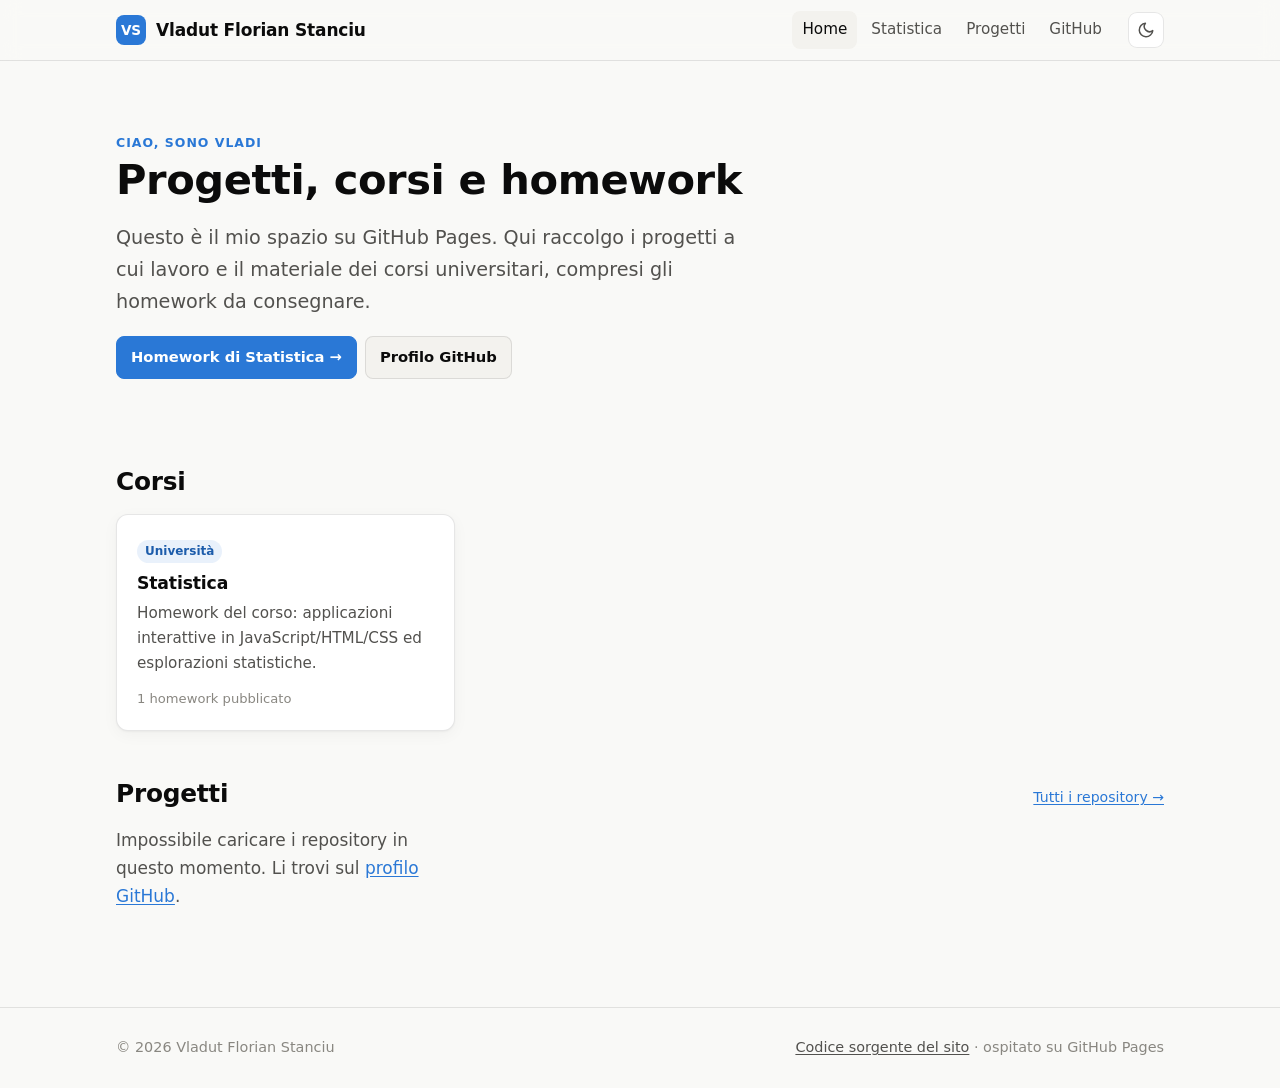
==== index.html @ 21251c92 "Sito personale su GitHub Pages con l'homework 1 di Statistica - Home generica con corsi e repository" ====
<!doctype html>
<html lang="it">
<head>
  <meta charset="utf-8">
  <meta name="viewport" content="width=device-width, initial-scale=1">
  <title>Vladut Florian Stanciu</title>
  <meta name="description" content="Sito personale di Vladut Florian Stanciu: progetti, corsi universitari e homework.">
  <script>try{var t=localStorage.getItem('theme');if(t)document.documentElement.setAttribute('data-theme',t)}catch(e){}</script>
  <link rel="icon" href="data:image/svg+xml,%3Csvg xmlns='http://www.w3.org/2000/svg' viewBox='0 0 32 32'%3E%3Crect width='32' height='32' rx='8' fill='%232a78d6'/%3E%3Ctext x='16' y='21' font-family='Arial' font-weight='700' font-size='13' fill='white' text-anchor='middle'%3EVS%3C/text%3E%3C/svg%3E">
  <link rel="stylesheet" href="assets/css/style.css">
</head>
<body data-root="./" data-page="home">
  <header data-site-header></header>

  <main class="container">
    <section class="hero">
      <div class="kicker">Ciao, sono Vladi</div>
      <h1>Progetti, corsi e homework</h1>
      <p class="lead">
        Questo è il mio spazio su GitHub Pages. Qui raccolgo i progetti a cui lavoro
        e il materiale dei corsi universitari, compresi gli homework da consegnare.
      </p>
      <div class="btn-row">
        <a class="btn primary" href="statistica/">Homework di Statistica →</a>
        <a class="btn" href="https://github.com/Vladi2504" target="_blank" rel="noopener">Profilo GitHub</a>
      </div>
    </section>

    <div class="section-title">
      <h2 id="corsi">Corsi</h2>
    </div>
    <div class="grid">
      <a class="card" href="statistica/">
        <span class="tag">Università</span>
        <h3 style="margin-top:10px">Statistica</h3>
        <p>Homework del corso: applicazioni interattive in JavaScript/HTML/CSS ed esplorazioni statistiche.</p>
        <div class="meta"><span>1 homework pubblicato</span></div>
      </a>
    </div>

    <div class="section-title">
      <h2 id="progetti">Progetti</h2>
      <a class="small" href="https://github.com/Vladi2504?tab=repositories" target="_blank" rel="noopener">Tutti i repository →</a>
    </div>
    <div class="grid" id="repo-list">
      <p class="muted">Caricamento dei repository da GitHub…</p>
    </div>
  </main>

  <footer data-site-footer></footer>

  <script src="assets/js/site.js"></script>
  <script>
    // Elenco dei repository pubblici, letto dall'API pubblica di GitHub.
    (function () {
      const box = document.getElementById('repo-list');
      const user = 'Vladi2504';
      const esc = s => String(s).replace(/[&<>"']/g, c => ({ '&': '&amp;', '<': '&lt;', '>': '&gt;', '"': '&quot;', "'": '&#39;' }[c]));
      fetch('https://api.github.com/users/' + user + '/repos?sort=updated&per_page=30')
        .then(r => { if (!r.ok) throw new Error(r.status); return r.json(); })
        .then(repos => {
          repos = repos.filter(r => !r.fork && r.name.toLowerCase() !== (user + '.github.io').toLowerCase());
          if (!repos.length) {
            box.innerHTML = '<p class="muted">Nessun repository pubblico da mostrare per ora.</p>';
            return;
          }
          box.innerHTML = repos.slice(0, 9).map(r => `
            <a class="card" href="${esc(r.html_url)}" target="_blank" rel="noopener">
              <h3>${esc(r.name)}</h3>
              <p>${r.description ? esc(r.description) : '<span class="muted">Nessuna descrizione</span>'}</p>
              <div class="meta">
                ${r.language ? `<span>${esc(r.language)}</span>` : ''}
                <span>Aggiornato il ${new Date(r.pushed_at).toLocaleDateString('it-IT')}</span>
              </div>
            </a>`).join('');
        })
        .catch(() => {
          box.innerHTML = '<p class="muted">Impossibile caricare i repository in questo momento. ' +
            'Li trovi sul <a href="https://github.com/' + user + '" target="_blank" rel="noopener">profilo GitHub</a>.</p>';
        });
    })();
  </script>
</body>
</html>
---- assets/css/style.css ----
/* ==========================================================================
   Stile comune del sito — token chiaro/scuro, layout, componenti
   ========================================================================== */

:root {
  color-scheme: light;
  --bg: #f9f9f7;
  --surface: #ffffff;
  --surface-2: #f3f2ee;
  --text: #0b0b0b;
  --text-2: #52514e;
  --muted: #898781;
  --border: rgba(11, 11, 11, 0.10);
  --grid: #e1e0d9;
  --axis: #c3c2b7;
  --accent: #2a78d6;
  --accent-ink: #1c5cab;
  --accent-wash: rgba(42, 120, 214, 0.10);
  --series-1: #2a78d6;
  --series-2: #eb6834;
  --series-3: #1baf7a;
  --good: #006300;
  --bad: #b42323;
  --code-bg: #f3f2ee;
  --shadow: 0 1px 2px rgba(0, 0, 0, 0.04), 0 4px 16px rgba(0, 0, 0, 0.04);
  --radius: 12px;
  --font: system-ui, -apple-system, "Segoe UI", Roboto, "Helvetica Neue", Arial, sans-serif;
  --mono: ui-monospace, "Cascadia Code", "SF Mono", Consolas, "Liberation Mono", monospace;
}

@media (prefers-color-scheme: dark) {
  :root:not([data-theme="light"]) {
    color-scheme: dark;
    --bg: #0d0d0d;
    --surface: #1a1a19;
    --surface-2: #232321;
    --text: #ffffff;
    --text-2: #c3c2b7;
    --muted: #898781;
    --border: rgba(255, 255, 255, 0.10);
    --grid: #2c2c2a;
    --axis: #383835;
    --accent: #3987e5;
    --accent-ink: #86b6ef;
    --accent-wash: rgba(57, 135, 229, 0.14);
    --series-1: #3987e5;
    --series-2: #d95926;
    --series-3: #199e70;
    --good: #0ca30c;
    --bad: #e66767;
    --code-bg: #232321;
    --shadow: none;
  }
}

:root[data-theme="dark"] {
  color-scheme: dark;
  --bg: #0d0d0d;
  --surface: #1a1a19;
  --surface-2: #232321;
  --text: #ffffff;
  --text-2: #c3c2b7;
  --muted: #898781;
  --border: rgba(255, 255, 255, 0.10);
  --grid: #2c2c2a;
  --axis: #383835;
  --accent: #3987e5;
  --accent-ink: #86b6ef;
  --accent-wash: rgba(57, 135, 229, 0.14);
  --series-1: #3987e5;
  --series-2: #d95926;
  --series-3: #199e70;
  --good: #0ca30c;
  --bad: #e66767;
  --code-bg: #232321;
  --shadow: none;
}

/* --- base ---------------------------------------------------------------- */
*, *::before, *::after { box-sizing: border-box; }
html { -webkit-text-size-adjust: 100%; scroll-behavior: smooth; }
body {
  margin: 0;
  background: var(--bg);
  color: var(--text);
  font-family: var(--font);
  font-size: 17px;
  line-height: 1.65;
  overflow-x: clip;
}
img, svg, canvas { max-width: 100%; }
a { color: var(--accent); text-underline-offset: 2px; }
a:hover { color: var(--accent-ink); }
h1, h2, h3, h4 { line-height: 1.25; letter-spacing: -0.01em; text-wrap: balance; }
h1 { font-size: clamp(1.9rem, 4vw, 2.6rem); margin: 0 0 0.4em; }
h2 { font-size: 1.55rem; margin: 2.4em 0 0.6em; scroll-margin-top: 80px; }
h3 { font-size: 1.15rem; margin: 1.8em 0 0.5em; scroll-margin-top: 80px; }
p { margin: 0 0 1em; }
code, kbd, pre, .console { font-family: var(--mono); font-size: 0.88em; font-variant-ligatures: none; font-feature-settings: "calt" 0, "liga" 0; }
:not(pre) > code {
  background: var(--code-bg);
  padding: 0.1em 0.35em;
  border-radius: 5px;
}
pre {
  background: var(--code-bg);
  border: 1px solid var(--border);
  border-radius: 10px;
  padding: 14px 16px;
  overflow-x: auto;
  line-height: 1.5;
  margin: 0 0 1.2em;
}
hr { border: 0; border-top: 1px solid var(--border); margin: 2.5em 0; }
.muted { color: var(--text-2); }
.small { font-size: 0.88rem; }
.nowrap { white-space: nowrap; }

/* --- header / footer ----------------------------------------------------- */
.site-header {
  position: sticky; top: 0; z-index: 20;
  background: color-mix(in srgb, var(--bg) 85%, transparent);
  backdrop-filter: saturate(1.4) blur(10px);
  -webkit-backdrop-filter: saturate(1.4) blur(10px);
  border-bottom: 1px solid var(--border);
}
.site-header .inner {
  max-width: 1080px; margin: 0 auto; padding: 0 16px;
  height: 60px; display: flex; align-items: center; gap: 16px;
}
.brand {
  font-weight: 700; color: var(--text); text-decoration: none; letter-spacing: -0.01em;
  display: flex; align-items: center; gap: 10px; white-space: nowrap;
}
.brand .logo {
  width: 30px; height: 30px; border-radius: 8px; display: grid; place-items: center;
  background: var(--accent); color: #fff; font-size: 0.85rem; font-weight: 800;
}
.nav { margin-left: auto; display: flex; align-items: center; gap: 4px; }
.nav a {
  color: var(--text-2); text-decoration: none; padding: 6px 10px; border-radius: 8px; font-size: 0.95rem;
}
.nav a:hover, .nav a[aria-current="page"] { color: var(--text); background: var(--surface-2); }
.theme-toggle {
  border: 1px solid var(--border); background: var(--surface); color: var(--text-2);
  width: 36px; height: 36px; border-radius: 9px; cursor: pointer; display: grid; place-items: center;
}
.theme-toggle:hover { color: var(--text); }
.theme-toggle svg { width: 18px; height: 18px; }
@media (max-width: 560px) {
  .nav a.hide-sm { display: none; }
  .brand .name { display: none; }
}

.site-footer {
  border-top: 1px solid var(--border); margin-top: 80px;
  color: var(--muted); font-size: 0.9rem;
}
.site-footer .inner {
  max-width: 1080px; margin: 0 auto; padding: 28px 16px;
  display: flex; flex-wrap: wrap; gap: 12px; justify-content: space-between;
}
.site-footer a { color: var(--text-2); }

/* --- layout -------------------------------------------------------------- */
.container { max-width: 1080px; margin: 0 auto; padding: 0 16px; }
.article { max-width: 860px; margin: 0 auto; padding: 0 16px; }
.hero { padding: 72px 0 40px; }
.hero .kicker {
  text-transform: uppercase; letter-spacing: 0.08em; font-size: 0.78rem; font-weight: 700; color: var(--accent);
}
.hero p.lead { font-size: 1.2rem; color: var(--text-2); max-width: 640px; }
.breadcrumb { font-size: 0.9rem; color: var(--muted); margin: 28px 0 0; }
.breadcrumb a { color: var(--text-2); text-decoration: none; }
.breadcrumb a:hover { text-decoration: underline; }

.grid { display: grid; gap: 16px; grid-template-columns: repeat(auto-fill, minmax(260px, 1fr)); }
.card {
  display: block; background: var(--surface); border: 1px solid var(--border);
  border-radius: var(--radius); padding: 20px; box-shadow: var(--shadow);
  color: var(--text); text-decoration: none; transition: border-color .15s, transform .15s;
}
a.card:hover { border-color: var(--accent); transform: translateY(-2px); color: var(--text); }
.card h3 { margin: 0 0 6px; font-size: 1.08rem; }
.card p { margin: 0; color: var(--text-2); font-size: 0.95rem; }
.card .meta { margin-top: 12px; font-size: 0.82rem; color: var(--muted); display: flex; gap: 12px; flex-wrap: wrap; }
.card.disabled { opacity: 0.55; }
.tag {
  display: inline-block; font-size: 0.75rem; font-weight: 600; padding: 2px 8px; border-radius: 99px;
  background: var(--accent-wash); color: var(--accent-ink);
}
.section-title { display: flex; align-items: baseline; justify-content: space-between; gap: 12px; margin: 48px 0 16px; }
.section-title h2 { margin: 0; }

/* --- article components -------------------------------------------------- */
.doc-meta {
  display: flex; flex-wrap: wrap; gap: 8px 20px; color: var(--text-2); font-size: 0.92rem;
  padding: 14px 0; border-top: 1px solid var(--border); border-bottom: 1px solid var(--border); margin: 20px 0 28px;
}
.toc {
  background: var(--surface); border: 1px solid var(--border); border-radius: var(--radius);
  padding: 16px 20px; margin: 0 0 24px;
}
.toc strong { display: block; margin-bottom: 6px; }
.toc ol { margin: 0; padding-left: 1.3em; columns: 2; column-gap: 32px; }
.toc li { break-inside: avoid; }
@media (max-width: 640px) { .toc ol { columns: 1; } }

.callout {
  border: 1px solid var(--border); border-left: 4px solid var(--accent);
  background: var(--surface); border-radius: 10px; padding: 14px 18px; margin: 0 0 1.4em;
}
.callout.warn { border-left-color: var(--series-2); }
.callout.good { border-left-color: var(--series-3); }
.callout > :last-child { margin-bottom: 0; }

.panel {
  background: var(--surface); border: 1px solid var(--border); border-radius: var(--radius);
  padding: 18px; margin: 0 0 1.6em; box-shadow: var(--shadow);
}
.panel > :last-child { margin-bottom: 0; }
.wide { margin-left: calc(-1 * min(80px, (100vw - 860px) / 2)); margin-right: calc(-1 * min(80px, (100vw - 860px) / 2)); }
@media (max-width: 1020px) { .wide { margin-left: 0; margin-right: 0; } }

.controls { display: flex; flex-wrap: wrap; gap: 12px 16px; align-items: flex-end; margin-bottom: 14px; }
.field { display: flex; flex-direction: column; gap: 4px; font-size: 0.85rem; color: var(--text-2); min-width: 0; max-width: 100%; }
.field select { max-width: 100%; text-overflow: ellipsis; }
.field input, .field select {
  font: inherit; font-size: 0.95rem; color: var(--text); background: var(--bg);
  border: 1px solid var(--border); border-radius: 8px; padding: 7px 10px; min-width: 0;
}
.field input[type="number"] { width: 110px; }
.field input.wide-input { width: min(100%, 560px); font-family: var(--mono); font-size: 0.85rem; }
.field input[type="range"] { padding: 0; width: 140px; accent-color: var(--accent); }
.field input:focus, .field select:focus { outline: 2px solid var(--accent); outline-offset: 1px; }
.btn {
  font: inherit; font-size: 0.92rem; font-weight: 600; cursor: pointer;
  border: 1px solid var(--border); background: var(--surface-2); color: var(--text);
  padding: 8px 14px; border-radius: 8px; display: inline-flex; align-items: center; gap: 6px;
}
a.btn { text-decoration: none; }
.btn:hover { border-color: var(--accent); color: var(--text); }
.btn.primary, .btn.primary:hover { background: var(--accent); border-color: var(--accent); color: #fff; }
.btn.primary:hover { filter: brightness(1.08); }
.btn:disabled { opacity: 0.5; cursor: not-allowed; }
.btn-row { display: flex; flex-wrap: wrap; gap: 8px; }

.console {
  background: #111110; color: #e9e8e2; border-radius: 10px; padding: 14px 16px;
  font-family: var(--mono); font-size: 0.84rem; line-height: 1.55; max-height: 460px; overflow: auto;
  white-space: pre; margin: 0;
}
.console .c-h { color: #86b6ef; font-weight: 700; }
.console .c-m { color: #898781; }
.console .c-ok { color: #4fd18b; }
.console .c-key { color: #ffd36b; font-weight: 700; }
.console .c-err { color: #ff8a8a; }

.result-key {
  display: flex; flex-wrap: wrap; align-items: center; gap: 10px 16px;
  margin-top: 14px; padding: 12px 16px; border-radius: 10px; background: var(--accent-wash);
}
.result-key .label { font-size: 0.8rem; text-transform: uppercase; letter-spacing: 0.06em; font-weight: 700; color: var(--accent-ink); }
.result-key .value { font-family: var(--mono); font-size: 1.15rem; font-weight: 700; }

/* tabelle */
.table-wrap { overflow-x: auto; margin: 0 0 1.4em; border: 1px solid var(--border); border-radius: 10px; }
table { border-collapse: collapse; width: 100%; font-size: 0.92rem; background: var(--surface); }
th, td { text-align: left; padding: 8px 12px; border-bottom: 1px solid var(--border); vertical-align: top; }
tr:last-child td { border-bottom: 0; }
th { font-weight: 600; color: var(--text-2); background: var(--surface-2); }
td.num, th.num { text-align: right; font-variant-numeric: tabular-nums; }
.yes { color: var(--good); font-weight: 600; }
.no { color: var(--bad); font-weight: 600; }
.part { color: var(--series-2); font-weight: 600; }

/* stat tiles */
.tiles { display: grid; gap: 10px; grid-template-columns: repeat(auto-fill, minmax(140px, 1fr)); margin: 0 0 18px; }
.tile { background: var(--bg); border: 1px solid var(--border); border-radius: 10px; padding: 10px 14px; }
.tile .t-label { font-size: 0.78rem; color: var(--text-2); }
.tile .t-value { font-size: 1.3rem; font-weight: 650; line-height: 1.3; }
.tile .t-sub { font-size: 0.76rem; color: var(--muted); }

/* grafici */
.chart { position: relative; width: 100%; }
.chart svg { display: block; width: 100%; height: auto; overflow: visible; }
.chart-title { font-weight: 600; font-size: 0.95rem; margin: 0 0 2px; }
.chart-sub { font-size: 0.82rem; color: var(--text-2); margin: 0 0 8px; }
.legend { display: flex; flex-wrap: wrap; gap: 4px 16px; font-size: 0.82rem; color: var(--text-2); margin: 4px 0 8px; }
.legend .key { display: inline-block; width: 10px; height: 10px; border-radius: 3px; margin-right: 6px; vertical-align: -1px; }
.legend .key.line { height: 2px; border-radius: 1px; vertical-align: 3px; width: 14px; }
.tooltip {
  position: fixed; z-index: 50; pointer-events: none; opacity: 0; transition: opacity .08s;
  background: var(--surface); color: var(--text); border: 1px solid var(--border); box-shadow: 0 6px 20px rgba(0,0,0,.15);
  padding: 6px 10px; border-radius: 8px; font-size: 0.82rem; line-height: 1.4; max-width: 260px;
}
.tooltip.show { opacity: 1; }
.charts-2 { display: grid; gap: 20px 28px; grid-template-columns: 1fr 1fr; }
@media (max-width: 720px) { .charts-2 { grid-template-columns: 1fr; } }
.obs { font-size: 0.92rem; color: var(--text-2); margin: 8px 0 0; }
.obs b { color: var(--text); }

/* canvas visualizzazione */
.viz-layout { display: grid; grid-template-columns: minmax(0, 1.25fr) minmax(0, 1fr); gap: 18px; align-items: start; }
@media (max-width: 820px) { .viz-layout { grid-template-columns: 1fr; } }
.viz-canvas { width: 100%; aspect-ratio: 1 / 1; display: block; border-radius: 10px; background: var(--bg); border: 1px solid var(--border); }
.viz-canvas.real { aspect-ratio: 4 / 3; }
.viz-info { font-size: 0.9rem; }
.viz-info .step-title { font-weight: 700; font-size: 1rem; margin-bottom: 4px; }
.viz-info .formula { font-family: var(--mono); font-size: 0.85rem; background: var(--bg); border: 1px solid var(--border); border-radius: 8px; padding: 10px 12px; white-space: pre-wrap; line-height: 1.6; }
.bits { font-family: var(--mono); font-size: 1.1rem; letter-spacing: 0.15em; margin: 6px 0 10px; }
.bits span { padding: 1px 2px; border-radius: 4px; }
.bits span.cur { background: var(--accent); color: #fff; }
.bits span.done { color: var(--muted); }
.viz-legend { display: flex; flex-wrap: wrap; gap: 4px 14px; font-size: 0.8rem; color: var(--text-2); margin-top: 8px; }
.viz-legend i { display: inline-block; width: 10px; height: 10px; border-radius: 50%; margin-right: 5px; vertical-align: -1px; }

/* pipeline (diagramma k → Q → indirizzo) */
.pipeline { display: flex; flex-wrap: wrap; align-items: stretch; gap: 8px; margin: 0 0 1.4em; }
.pipeline .stage { flex: 1 1 150px; background: var(--surface); border: 1px solid var(--border); border-radius: 10px; padding: 10px 12px; }
.pipeline .stage b { display: block; font-size: 0.92rem; }
.pipeline .stage span { font-size: 0.8rem; color: var(--text-2); }
.pipeline .arrow { align-self: center; color: var(--muted); font-size: 0.8rem; text-align: center; flex: 0 0 auto; }
.pipeline .arrow b { display: block; font-size: 1.3rem; line-height: 1; }
.pipeline .stage.oneway { border-color: var(--accent); }

.katex-display { overflow-x: auto; overflow-y: hidden; padding: 4px 0; }
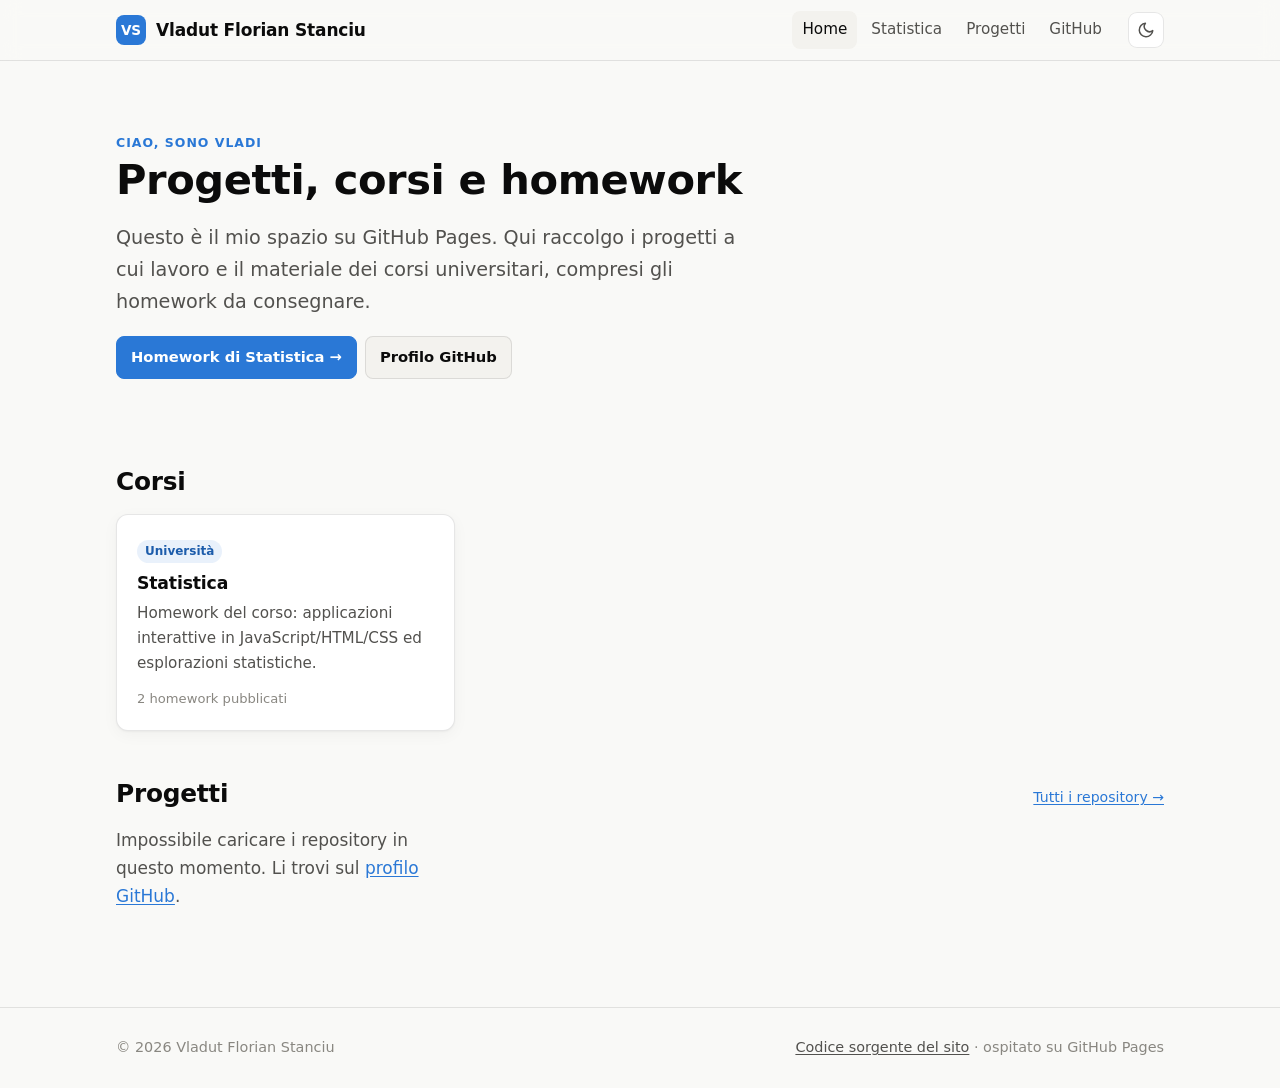
==== commit 45cf79f5: "Aggiunge l'homework 2 di Statistica: dal seed del wallet all'indirizzo - Laboratorio interattivo con" ====
--- a/index.html
+++ b/index.html
@@ -34,7 +34,7 @@
         <span class="tag">Università</span>
         <h3 style="margin-top:10px">Statistica</h3>
         <p>Homework del corso: applicazioni interattive in JavaScript/HTML/CSS ed esplorazioni statistiche.</p>
-        <div class="meta"><span>1 homework pubblicato</span></div>
+        <div class="meta"><span>2 homework pubblicati</span></div>
       </a>
     </div>
 
--- a/assets/css/style.css
+++ b/assets/css/style.css
@@ -19,6 +19,12 @@
   --series-1: #2a78d6;
   --series-2: #eb6834;
   --series-3: #1baf7a;
+  --cat-gen: #2a78d6;
+  --cat-enc: #eda100;
+  --cat-der: #eb6834;
+  --cat-pk: #4a3aa7;
+  --cat-hash: #1baf7a;
+  --cat-cs: #e87ba4;
   --good: #006300;
   --bad: #b42323;
   --code-bg: #f3f2ee;
@@ -46,6 +52,12 @@
     --series-1: #3987e5;
     --series-2: #d95926;
     --series-3: #199e70;
+    --cat-gen: #3987e5;
+    --cat-enc: #c98500;
+    --cat-der: #d95926;
+    --cat-pk: #9085e9;
+    --cat-hash: #199e70;
+    --cat-cs: #d55181;
     --good: #0ca30c;
     --bad: #e66767;
     --code-bg: #232321;
@@ -70,6 +82,12 @@
   --series-1: #3987e5;
   --series-2: #d95926;
   --series-3: #199e70;
+  --cat-gen: #3987e5;
+  --cat-enc: #c98500;
+  --cat-der: #d95926;
+  --cat-pk: #9085e9;
+  --cat-hash: #199e70;
+  --cat-cs: #d55181;
   --good: #0ca30c;
   --bad: #e66767;
   --code-bg: #232321;
@@ -325,3 +343,78 @@
 .pipeline .stage.oneway { border-color: var(--accent); }
 
 .katex-display { overflow-x: auto; overflow-y: hidden; padding: 4px 0; }
+
+/* --- HW2: categorie, schede della pipeline, timeline ---------------------- */
+.chip { display: inline-flex; align-items: center; gap: 6px; font-size: 0.75rem; font-weight: 600; color: var(--text-2);
+  border: 1px solid var(--border); border-radius: 99px; padding: 1px 9px 1px 7px; background: var(--surface); white-space: nowrap; }
+.chip::before { content: ""; width: 8px; height: 8px; border-radius: 50%; background: var(--c, var(--muted)); }
+.chip.gen { --c: var(--cat-gen); } .chip.enc { --c: var(--cat-enc); } .chip.der { --c: var(--cat-der); }
+.chip.pk { --c: var(--cat-pk); } .chip.hash { --c: var(--cat-hash); } .chip.cs { --c: var(--cat-cs); }
+.chips { display: flex; flex-wrap: wrap; gap: 6px; }
+
+.flow { display: grid; gap: 0; margin: 0 0 1.4em; }
+.flow .node { display: grid; grid-template-columns: minmax(0, 1fr) auto; gap: 4px 12px; align-items: center;
+  background: var(--surface); border: 1px solid var(--border); border-left: 4px solid var(--c, var(--border)); border-radius: 10px; padding: 9px 14px; }
+.flow .node b { font-size: 0.95rem; }
+.flow .node span.d { grid-column: 1 / -1; font-size: 0.82rem; color: var(--text-2); }
+.flow .edge { display: flex; align-items: center; gap: 10px; padding: 3px 0 3px 22px; font-size: 0.8rem; color: var(--text-2); }
+.flow .edge::before { content: "↓"; font-size: 1.1rem; color: var(--muted); width: 14px; }
+.flow .node.gen { --c: var(--cat-gen); } .flow .node.der { --c: var(--cat-der); } .flow .node.pk { --c: var(--cat-pk); }
+.flow .node.hash { --c: var(--cat-hash); } .flow .node.cs { --c: var(--cat-cs); } .flow .node.enc { --c: var(--cat-enc); }
+
+.stage-list { display: grid; grid-template-columns: minmax(0, 1fr); gap: 12px; counter-reset: stage; }
+.stage-list > * { min-width: 0; }
+.stage-card { background: var(--surface); border: 1px solid var(--border); border-radius: var(--radius); padding: 14px 16px; }
+.stage-card header { display: flex; flex-wrap: wrap; align-items: center; gap: 6px 10px; margin-bottom: 6px; }
+.stage-card header h4 { margin: 0; font-size: 1rem; }
+.stage-card header h4::before { counter-increment: stage; content: counter(stage) ". "; color: var(--muted); }
+.stage-card header .std { margin-left: auto; font-size: 0.78rem; color: var(--muted); font-weight: 600; }
+.stage-card p { font-size: 0.9rem; color: var(--text-2); margin: 0 0 8px; }
+.mono { font-family: var(--mono); font-size: 0.82rem; word-break: break-all; font-variant-ligatures: none; }
+.valbox { font-family: var(--mono); font-size: 0.8rem; background: var(--bg); border: 1px solid var(--border); border-radius: 8px;
+  padding: 8px 10px; word-break: break-all; line-height: 1.55; margin: 0 0 6px; font-variant-ligatures: none; }
+.valbox .k { color: var(--text-2); font-family: var(--font); font-size: 0.78rem; margin-right: 6px; }
+.valbox mark { background: var(--accent-wash); color: var(--text); border-radius: 3px; padding: 0 1px; }
+.valbox .dim { color: var(--muted); }
+.word-grid { display: grid; grid-template-columns: repeat(auto-fill, minmax(118px, 1fr)); gap: 6px; margin: 0 0 8px; }
+.word { background: var(--bg); border: 1px solid var(--border); border-radius: 8px; padding: 5px 8px; line-height: 1.3; }
+.word b { display: block; font-size: 0.92rem; }
+.word .n { font-size: 0.72rem; color: var(--muted); }
+.word .b { font-family: var(--mono); font-size: 0.72rem; color: var(--text-2); letter-spacing: 0.02em; }
+.word .b mark { background: var(--cat-cs); color: #fff; border-radius: 2px; padding: 0 1px; }
+.badge { display: inline-flex; align-items: center; gap: 6px; font-size: 0.8rem; font-weight: 600; padding: 2px 10px; border-radius: 99px; border: 1px solid var(--border); }
+.badge.ok { color: var(--good); } .badge.ok::before { content: "✓"; }
+.badge.ko { color: var(--bad); } .badge.ko::before { content: "✗"; }
+.badge.info { color: var(--text-2); }
+.eip55 { font-family: var(--mono); font-size: 0.86rem; line-height: 1.7; white-space: pre; overflow-x: auto; background: var(--bg);
+  border: 1px solid var(--border); border-radius: 8px; padding: 8px 10px; font-variant-ligatures: none; }
+.eip55 .up { color: var(--text); font-weight: 800; text-decoration: underline; text-decoration-color: var(--cat-cs); text-decoration-thickness: 2px; }
+.eip55 .hi { color: var(--text); font-weight: 700; }
+.eip55 .lo { color: var(--muted); }
+.eip55 .lbl { display: inline-block; width: 6.2rem; color: var(--text-2); font-family: var(--font); font-size: 0.78rem; }
+
+.std-grid { display: grid; gap: 14px; grid-template-columns: repeat(auto-fill, minmax(300px, 1fr)); margin: 0 0 1.4em; }
+.std-card { background: var(--surface); border: 1px solid var(--border); border-radius: var(--radius); padding: 16px; }
+.std-card h3 { margin: 0 0 4px; font-size: 1.08rem; }
+.std-card .year { font-size: 0.8rem; color: var(--muted); margin-bottom: 8px; }
+.std-card p { font-size: 0.92rem; margin: 0 0 8px; }
+.std-card dl { margin: 0; font-size: 0.86rem; display: grid; grid-template-columns: auto 1fr; gap: 3px 10px; }
+.std-card dt { color: var(--muted); }
+.std-card dd { margin: 0; }
+
+.timeline { position: relative; margin: 0 0 1.6em; padding-left: 26px; }
+.timeline::before { content: ""; position: absolute; left: 8px; top: 6px; bottom: 6px; width: 2px; background: var(--axis); }
+.tl-item { position: relative; margin: 0 0 14px; }
+.tl-item::before { content: ""; position: absolute; left: -23px; top: 6px; width: 12px; height: 12px; border-radius: 50%;
+  background: var(--c, var(--muted)); box-shadow: 0 0 0 3px var(--bg); }
+.tl-item .y { font-weight: 800; font-variant-numeric: tabular-nums; margin-right: 8px; }
+.tl-item .t { font-weight: 650; }
+.tl-item p { margin: 2px 0 0; font-size: 0.9rem; color: var(--text-2); }
+.tl-item.task .t::after { content: "nella traccia"; margin-left: 8px; font-size: 0.7rem; font-weight: 700; color: var(--accent-ink);
+  background: var(--accent-wash); padding: 1px 7px; border-radius: 99px; vertical-align: 2px; }
+.tl-item.pk { --c: var(--cat-pk); } .tl-item.hash { --c: var(--cat-hash); } .tl-item.der { --c: var(--cat-der); }
+.tl-item.cs { --c: var(--cat-cs); } .tl-item.eco { --c: var(--muted); }
+textarea.field-ta { font: inherit; font-family: var(--mono); font-size: 0.9rem; color: var(--text); background: var(--bg);
+  border: 1px solid var(--border); border-radius: 8px; padding: 8px 10px; width: 100%; resize: vertical; min-height: 64px; font-variant-ligatures: none; }
+textarea.field-ta:focus { outline: 2px solid var(--accent); outline-offset: 1px; }
+.progress { font-size: 0.85rem; color: var(--text-2); }
